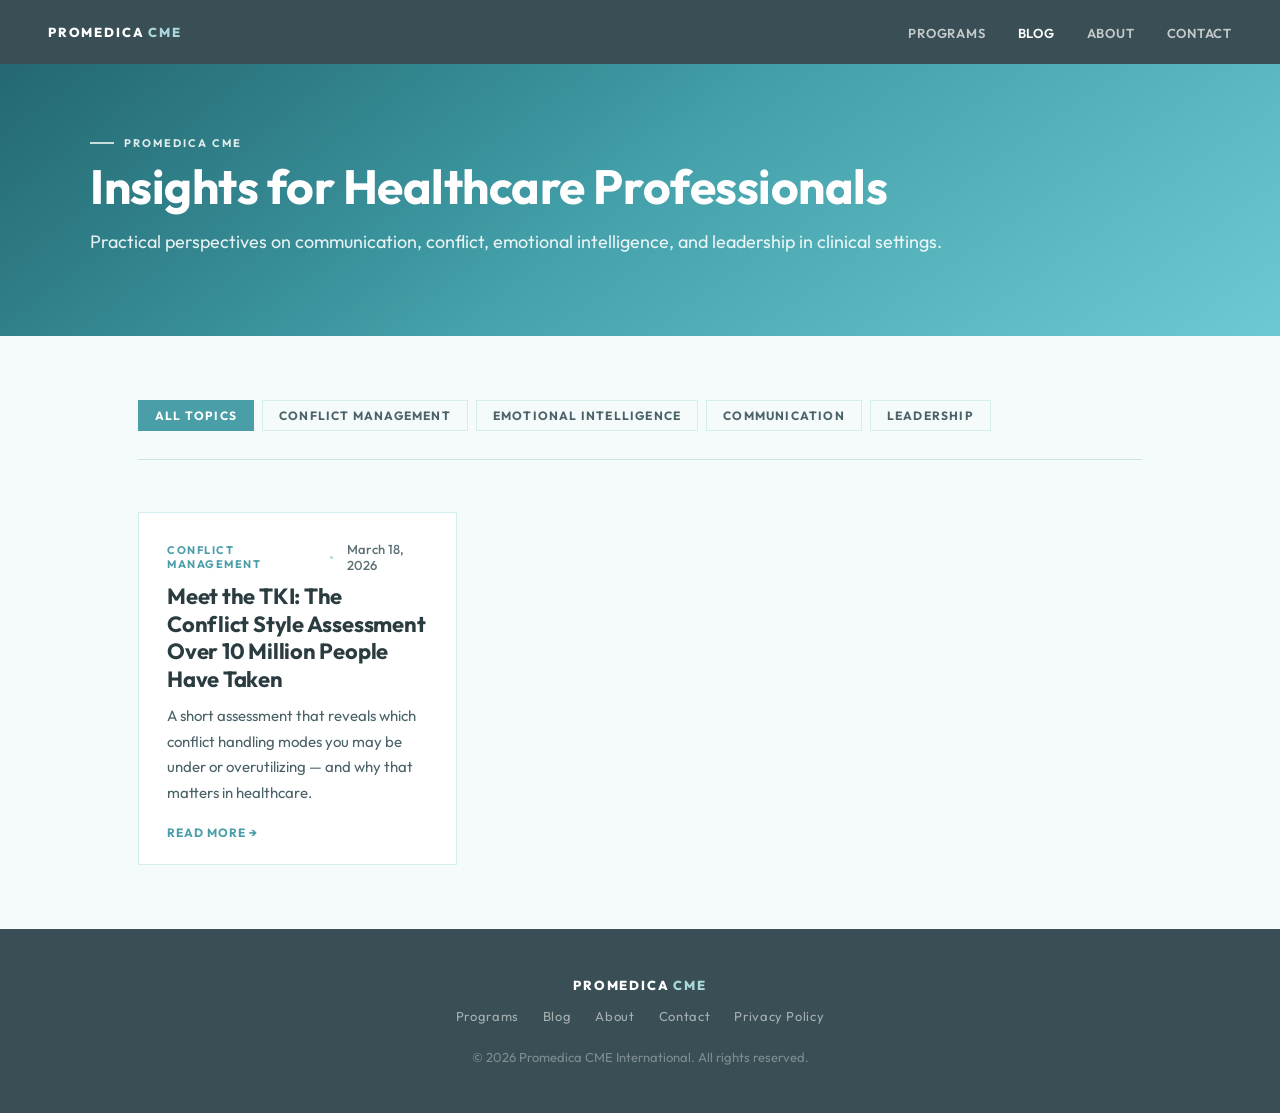
==== index.html @ 6c901df8 "Add files via upload" ====
<!DOCTYPE html>
<!--
  PAGE: Blog Index
  SITE: Promedica CME
  VERSION: 1.0
  INSTRUCTIONS FOR ADDING A NEW POST:
  1. Duplicate one of the <a class="post-card"> blocks below
  2. Update: href, data-category, category label, date, read time, title, excerpt
  3. Save and re-deploy to Netlify (drag & drop your folder)
-->
<html lang="en">
<head>
  <meta charset="UTF-8" />
  <meta name="viewport" content="width=device-width, initial-scale=1.0" />
  <title>Blog | Promedica CME</title>
  <link href="https://fonts.googleapis.com/css2?family=Outfit:wght@300;400;500;600;700;800&family=Lora:ital,wght@0,400;0,600;1,400&display=swap" rel="stylesheet" />
  <link rel="stylesheet" href="blog.css" />
</head>
<body>

<!-- NAV -->
<nav class="site-nav">
  <a class="nav-brand" href="#">Promedica <span>CME</span></a>
  <ul class="nav-links">
    <li><a href="https://promedicacme.com/programs/" target="_blank">Programs</a></li>
    <li><a href="index.html" class="active">Blog</a></li>
    <li><a href="https://promedicacme.com/people/" target="_blank">About</a></li>
    <li><a href="https://members.promedicacme.com/contact-us-form?_gl=1*18rk791*_ga*MTE4ODcwMzUzMC4xNzY3OTEwMzcw*_ga_32XM3S88RF*czE3NzM4NjkzNTAkbzIxJGcxJHQxNzczODY5NzY0JGo4JGwwJGgw" target="_blank">Contact</a></li>
  </ul>
</nav>

<!-- HEADER -->
<header class="blog-header">
  <div class="blog-header-inner">
    <div class="eyebrow">Promedica CME</div>
    <h1 class="blog-header-title">Insights for Healthcare Professionals</h1>
    <p class="blog-header-sub">Practical perspectives on communication, conflict, emotional intelligence, and leadership in clinical settings.</p>
  </div>
</header>

<!-- INDEX BODY -->
<main class="blog-index-body">

  <!-- FILTER TABS -->
  <!-- To add a new category: duplicate a .filter-btn and update data-filter and label -->
  <div class="blog-filters">
    <button class="filter-btn active" data-filter="all">All Topics</button>
    <button class="filter-btn" data-filter="conflict">Conflict Management</button>
    <button class="filter-btn" data-filter="eq">Emotional Intelligence</button>
    <button class="filter-btn" data-filter="communication">Communication</button>
    <button class="filter-btn" data-filter="leadership">Leadership</button>
  </div>

  <!-- POST LIST -->
  <!-- ================================================================
       HOW TO ADD A NEW POST:
       1. Copy one <a class="post-card"> block
       2. Change href="your-new-post.html"
       3. Change data-category to match a filter tab (e.g. "conflict")
       4. Update category label, date, read time, title, excerpt
       5. Create the new post HTML file (use post-template.html as your base)
       ================================================================ -->
  <div class="post-list" id="postList">

    <!-- POST 1 -->
    <a class="post-card" href="meet-the-tki.html" data-category="conflict">
      <div class="post-meta">
        <span class="post-category">Conflict Management</span>
        <span class="post-meta-sep"></span>
        <span class="post-date">March 18, 2026</span>
      </div>
      <h2 class="post-title">Meet the TKI: The Conflict Style Assessment Over 10 Million People Have Taken</h2>
      <p class="post-excerpt">A short assessment that reveals which conflict handling modes you may be under or overutilizing — and why that matters in healthcare.</p>
      <div class="post-read-more">Read more →</div>
    </a>

  </div><!-- /.post-list -->

</main>

<!-- FOOTER -->
<footer class="site-footer">
  <div class="footer-brand">Promedica <span>CME</span></div>
  <ul class="footer-links">
    <li><a href="https://promedicacme.com/programs/" target="_blank">Programs</a></li>
    <li><a href="index.html">Blog</a></li>
    <li><a href="https://promedicacme.com/people/" target="_blank">About</a></li>
    <li><a href="https://members.promedicacme.com/contact-us-form?_gl=1*18rk791*_ga*MTE4ODcwMzUzMC4xNzY3OTEwMzcw*_ga_32XM3S88RF*czE3NzM4NjkzNTAkbzIxJGcxJHQxNzczODY5NzY0JGo4JGwwJGgw" target="_blank">Contact</a></li>
    <li><a href="#">Privacy Policy</a></li>
  </ul>
  <p class="footer-copy">&copy; 2026 Promedica CME International. All rights reserved.</p>
</footer>

<script>
  // Category filter — no library needed
  const filterBtns = document.querySelectorAll('.filter-btn');
  const posts = document.querySelectorAll('.post-card');

  filterBtns.forEach(btn => {
    btn.addEventListener('click', () => {
      filterBtns.forEach(b => b.classList.remove('active'));
      btn.classList.add('active');

      const filter = btn.dataset.filter;
      posts.forEach((post, i) => {
        const match = filter === 'all' || post.dataset.category === filter;
        post.style.display = match ? 'block' : 'none';
        if (match) post.style.animationDelay = (i * 0.06) + 's';
      });
    });
  });
</script>

</body>
</html>
---- blog.css ----
/* ============================================
   PROMEDICA CME BLOG — SHARED STYLESHEET
   Matches navigating-conflict-landingv2 design
   ============================================ */

*, *::before, *::after { box-sizing: border-box; margin: 0; padding: 0; }

:root {
  --teal-dark:   #4a9ea8;
  --teal-mid:    #6bb8c0;
  --teal-light:  #a8d8dc;
  --teal-pale:   #d4eef0;
  --slate:       #5c7076;
  --slate-dark:  #3a4f55;
  --white:       #ffffff;
  --off-white:   #f5fafa;
  --text-dark:   #2b3c41;
  --text-mid:    #4a6268;
  --accent:      #e8f7f8;
  --rule:        rgba(74,158,168,0.25);
}

html { scroll-behavior: smooth; }
body {
  font-family: 'Outfit', sans-serif;
  background: var(--off-white);
  color: var(--text-dark);
  overflow-x: hidden;
}

/* ---- NAV ---- */
.site-nav {
  background: var(--slate-dark);
  padding: 0 48px;
  display: flex;
  align-items: center;
  justify-content: space-between;
  height: 64px;
  position: sticky;
  top: 0;
  z-index: 100;
}
.nav-brand {
  font-size: 13px;
  font-weight: 800;
  letter-spacing: 0.14em;
  text-transform: uppercase;
  color: white;
  text-decoration: none;
}
.nav-brand span {
  color: var(--teal-light);
}
.nav-links {
  display: flex;
  gap: 32px;
  list-style: none;
}
.nav-links a {
  font-size: 13px;
  font-weight: 600;
  letter-spacing: 0.06em;
  text-transform: uppercase;
  color: rgba(255,255,255,0.7);
  text-decoration: none;
  transition: color 0.2s;
}
.nav-links a:hover,
.nav-links a.active { color: white; }

/* ---- FOOTER ---- */
.site-footer {
  background: var(--slate-dark);
  padding: 48px;
  text-align: center;
}
.footer-brand {
  font-size: 13px;
  font-weight: 800;
  letter-spacing: 0.14em;
  text-transform: uppercase;
  color: white;
  margin-bottom: 12px;
}
.footer-brand span { color: var(--teal-light); }
.footer-links {
  display: flex;
  gap: 24px;
  justify-content: center;
  list-style: none;
  margin-bottom: 24px;
}
.footer-links a {
  font-size: 13px;
  color: rgba(255,255,255,0.55);
  text-decoration: none;
  letter-spacing: 0.05em;
  transition: color 0.2s;
}
.footer-links a:hover { color: white; }
.footer-copy {
  font-size: 13px;
  color: rgba(255,255,255,0.35);
}

/* ---- SHARED UTILITIES ---- */
.eyebrow {
  font-size: 11px;
  font-weight: 700;
  letter-spacing: 0.18em;
  text-transform: uppercase;
  color: var(--teal-dark);
  display: flex;
  align-items: center;
  gap: 10px;
  margin-bottom: 10px;
}
.eyebrow::before {
  content: '';
  display: inline-block;
  width: 24px;
  height: 1.5px;
  background: var(--teal-dark);
}

/* ---- BLOG INDEX ---- */
.blog-header {
  background: linear-gradient(145deg, #2a7a84 0%, #3d9aa4 40%, #6ecad2 100%);
  padding: 72px 48px 80px;
  position: relative;
  overflow: hidden;
}
.blog-header::before {
  content: '';
  position: absolute;
  inset: 0;
  background: linear-gradient(140deg, rgba(0,0,0,0.15) 0%, transparent 50%);
}
.blog-header-inner {
  max-width: 1100px;
  margin: 0 auto;
  position: relative;
  z-index: 1;
}
.blog-header .eyebrow { color: rgba(255,255,255,0.85); }
.blog-header .eyebrow::before { background: rgba(255,255,255,0.75); }
.blog-header-title {
  font-size: clamp(32px, 4vw, 48px);
  font-weight: 700;
  color: white;
  line-height: 1.1;
  letter-spacing: -0.01em;
  margin-bottom: 14px;
}
.blog-header-sub {
  font-family: 'Outfit', sans-serif;
  font-size: 18px;
  font-weight: 400;
  color: rgba(255,255,255,0.88);
  line-height: 1.65;
}

.blog-index-body {
  max-width: 1100px;
  margin: 0 auto;
  padding: 64px 48px;
}

/* Filter tabs */
.blog-filters {
  display: flex;
  gap: 8px;
  flex-wrap: wrap;
  margin-bottom: 52px;
  padding-bottom: 28px;
  border-bottom: 1px solid var(--rule);
}
.filter-btn {
  font-family: 'Outfit', sans-serif;
  font-size: 12px;
  font-weight: 700;
  letter-spacing: 0.1em;
  text-transform: uppercase;
  padding: 7px 16px;
  border: 1.5px solid var(--teal-pale);
  background: transparent;
  color: var(--text-mid);
  cursor: pointer;
  transition: all 0.18s;
}
.filter-btn:hover,
.filter-btn.active {
  background: var(--teal-dark);
  border-color: var(--teal-dark);
  color: white;
}

/* Post tile grid */
.post-list {
  display: grid;
  grid-template-columns: repeat(3, 1fr);
  gap: 24px;
}

.post-card {
  background: white;
  border: 1.5px solid var(--teal-pale);
  padding: 28px 28px 24px;
  animation: fadeSlideUp 0.5s ease both;
  text-decoration: none;
  display: flex;
  flex-direction: column;
  color: inherit;
  transition: border-color 0.2s, transform 0.2s;
}
.post-card:hover {
  border-color: var(--teal-mid);
  transform: translateY(-3px);
}
.post-card:hover .post-title { color: var(--teal-dark); }
.post-card:hover .post-read-more { gap: 10px; }

.post-meta {
  display: flex;
  align-items: center;
  gap: 14px;
  margin-bottom: 10px;
}
.post-category {
  font-size: 11px;
  font-weight: 700;
  letter-spacing: 0.14em;
  text-transform: uppercase;
  color: var(--teal-dark);
}
.post-meta-sep {
  width: 3px;
  height: 3px;
  border-radius: 50%;
  background: var(--teal-light);
  flex-shrink: 0;
}
.post-date,
.post-readtime {
  font-size: 13px;
  color: var(--slate);
  font-weight: 500;
}
.post-readtime,
.post-meta-sep:last-of-type { display: none; }

.post-title {
  font-size: 22px;
  font-weight: 700;
  color: var(--text-dark);
  line-height: 1.25;
  letter-spacing: -0.01em;
  margin-bottom: 10px;
  transition: color 0.2s;
}

.post-excerpt {
  font-family: 'Outfit', sans-serif;
  font-size: 15px;
  color: var(--text-mid);
  line-height: 1.7;
  margin-bottom: 20px;
  flex-grow: 1;
}

.post-read-more {
  display: flex;
  align-items: center;
  gap: 6px;
  font-size: 12px;
  font-weight: 700;
  letter-spacing: 0.08em;
  text-transform: uppercase;
  color: var(--teal-dark);
  transition: gap 0.2s;
  margin-top: auto;
}

/* ---- BLOG POST PAGE ---- */
.post-header {
  background: linear-gradient(145deg, #2a7a84 0%, #3d9aa4 40%, #6ecad2 100%);
  padding: 72px 48px 80px;
  position: relative;
  overflow: hidden;
}
.post-header::before {
  content: '';
  position: absolute;
  inset: 0;
  background: linear-gradient(140deg, rgba(0,0,0,0.15) 0%, transparent 50%);
}
.post-header-inner {
  max-width: 780px;
  margin: 0 auto;
  position: relative;
  z-index: 1;
}
.post-header .eyebrow { color: rgba(255,255,255,0.85); }
.post-header .eyebrow::before { background: rgba(255,255,255,0.75); }
.post-header-meta {
  display: flex;
  align-items: center;
  gap: 14px;
  margin-bottom: 18px;
}
.post-header-category {
  font-size: 11px;
  font-weight: 700;
  letter-spacing: 0.16em;
  text-transform: uppercase;
  color: rgba(255,255,255,0.85);
  background: rgba(255,255,255,0.18);
  border: 1px solid rgba(255,255,255,0.35);
  padding: 5px 12px;
  backdrop-filter: blur(4px);
}
.post-header-date,
.post-header-readtime {
  font-size: 13px;
  color: rgba(255,255,255,0.7);
  font-weight: 500;
}
.post-header-sep {
  width: 3px;
  height: 3px;
  border-radius: 50%;
  background: rgba(255,255,255,0.4);
  flex-shrink: 0;
}
.post-header-title {
  font-size: clamp(28px, 3.8vw, 46px);
  font-weight: 700;
  color: white;
  line-height: 1.1;
  letter-spacing: -0.01em;
  margin-bottom: 18px;
}
.post-header-subtitle {
  font-family: 'Lora', serif;
  font-style: italic;
  font-size: 18px;
  color: rgba(255,255,255,0.88);
  line-height: 1.65;
}

/* Post body */
.post-body-wrap {
  max-width: 780px;
  margin: 0 auto;
  padding: 64px 48px;
}

.post-body {
  font-family: 'Lora', serif;
  font-size: 17px;
  color: var(--text-dark);
  line-height: 1.85;
}
.post-body p { margin-bottom: 1.5em; }
.post-body p:last-child { margin-bottom: 0; }

.post-body h2 {
  font-family: 'Outfit', sans-serif;
  font-size: 22px;
  font-weight: 700;
  color: var(--text-dark);
  letter-spacing: -0.01em;
  margin: 2em 0 0.6em;
  padding-top: 0.4em;
  border-top: 1px solid var(--rule);
}
.post-body h3 {
  font-family: 'Outfit', sans-serif;
  font-size: 18px;
  font-weight: 700;
  color: var(--text-dark);
  margin: 1.6em 0 0.5em;
}

.post-body ul,
.post-body ol {
  margin: 0 0 1.5em 1.25em;
}
.post-body li {
  margin-bottom: 0.5em;
  line-height: 1.75;
}

.post-body strong { font-weight: 700; color: var(--text-dark); }
.post-body em { font-style: italic; }

/* Pull quote */
.pull-quote {
  border-left: 3px solid var(--teal-mid);
  padding: 4px 0 4px 28px;
  margin: 2em 0;
}
.pull-quote p {
  font-family: 'Lora', serif;
  font-style: italic;
  font-size: 20px !important;
  color: var(--text-dark) !important;
  line-height: 1.6 !important;
  margin-bottom: 0 !important;
}

/* Key takeaway box */
.takeaway-box {
  background: var(--accent);
  border: 1.5px solid var(--teal-pale);
  border-left: 4px solid var(--teal-dark);
  padding: 24px 28px;
  margin: 2em 0;
}
.takeaway-box-label {
  font-family: 'Outfit', sans-serif;
  font-size: 11px;
  font-weight: 700;
  letter-spacing: 0.16em;
  text-transform: uppercase;
  color: var(--teal-dark);
  margin-bottom: 10px;
}
.takeaway-box p {
  font-family: 'Outfit', sans-serif !important;
  font-style: normal !important;
  font-size: 15px !important;
  color: var(--text-dark) !important;
  line-height: 1.7 !important;
  margin-bottom: 0 !important;
}
.takeaway-box ul {
  margin: 0;
  padding-left: 1.2em;
}
.takeaway-box li {
  font-family: 'Outfit', sans-serif;
  font-size: 15px;
  color: var(--text-dark);
  line-height: 1.65;
}

/* Post divider */
.post-divider {
  border: none;
  border-top: 1px solid var(--rule);
  margin: 52px 0;
}

/* Author bio */
.post-author {
  display: flex;
  gap: 20px;
  align-items: flex-start;
  padding-top: 8px;
}
.author-avatar {
  width: 52px;
  height: 52px;
  background: var(--teal-pale);
  border: 2px solid var(--teal-light);
  border-radius: 50%;
  flex-shrink: 0;
  display: flex;
  align-items: center;
  justify-content: center;
  font-size: 20px;
}
.author-info-label {
  font-size: 11px;
  font-weight: 700;
  letter-spacing: 0.14em;
  text-transform: uppercase;
  color: var(--teal-dark);
  margin-bottom: 4px;
}
.author-name {
  font-size: 16px;
  font-weight: 700;
  color: var(--text-dark);
  margin-bottom: 4px;
}
.author-bio {
  font-size: 14px;
  color: var(--text-mid);
  line-height: 1.65;
}

/* Back link */
.post-back {
  display: inline-flex;
  align-items: center;
  gap: 8px;
  font-size: 13px;
  font-weight: 700;
  letter-spacing: 0.08em;
  text-transform: uppercase;
  color: var(--teal-dark);
  text-decoration: none;
  margin-bottom: 48px;
  transition: gap 0.2s;
}
.post-back:hover { gap: 12px; }
.post-back::before { content: '←'; }

/* ---- ANIMATIONS ---- */
@keyframes fadeSlideUp {
  from { opacity: 0; transform: translateY(16px); }
  to   { opacity: 1; transform: translateY(0); }
}

/* ---- RESPONSIVE ---- */
@media (max-width: 900px) {
  .site-nav { padding: 0 24px; }
  .nav-links { display: none; }
  .blog-header,
  .post-header { padding: 52px 24px 60px; }
  .blog-index-body,
  .post-body-wrap { padding: 40px 24px; }
  .post-list { grid-template-columns: repeat(2, 1fr); }
  .post-header-title { font-size: 28px; }
  .blog-header-title { font-size: 28px; }
  .site-footer { padding: 40px 24px; }
  .footer-links { flex-wrap: wrap; gap: 16px; }
}
@media (max-width: 600px) {
  .post-list { grid-template-columns: 1fr; }
  .post-title { font-size: 19px; }
}
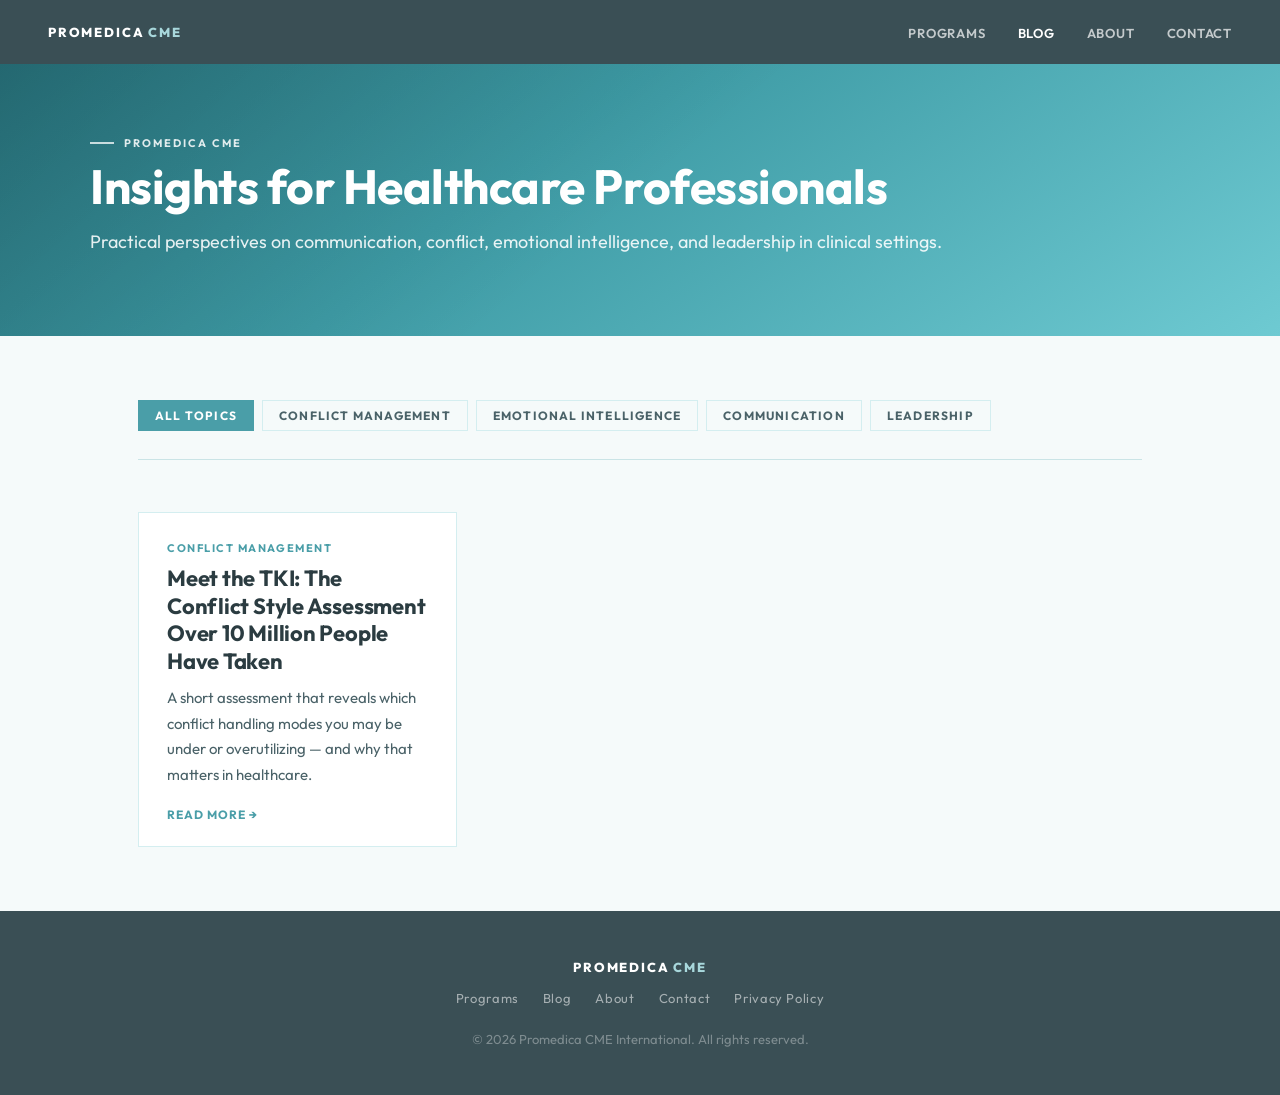
==== commit 15a2d12d: "Update index.html remove date" ====
--- a/index.html
+++ b/index.html
@@ -66,8 +66,6 @@
     <a class="post-card" href="meet-the-tki.html" data-category="conflict">
       <div class="post-meta">
         <span class="post-category">Conflict Management</span>
-        <span class="post-meta-sep"></span>
-        <span class="post-date">March 18, 2026</span>
       </div>
       <h2 class="post-title">Meet the TKI: The Conflict Style Assessment Over 10 Million People Have Taken</h2>
       <p class="post-excerpt">A short assessment that reveals which conflict handling modes you may be under or overutilizing — and why that matters in healthcare.</p>
--- a/blog.css
+++ b/blog.css
@@ -341,9 +341,9 @@
   margin-bottom: 18px;
 }
 .post-header-subtitle {
-  font-family: 'Lora', serif;
-  font-style: italic;
+  font-family: 'Outfit', sans-serif;
   font-size: 18px;
+  font-weight: 400;
   color: rgba(255,255,255,0.88);
   line-height: 1.65;
 }
@@ -356,7 +356,7 @@
 }
 
 .post-body {
-  font-family: 'Lora', serif;
+  font-family: 'Outfit', sans-serif;
   font-size: 17px;
   color: var(--text-dark);
   line-height: 1.85;
@@ -401,9 +401,9 @@
   margin: 2em 0;
 }
 .pull-quote p {
-  font-family: 'Lora', serif;
-  font-style: italic;
+  font-family: 'Outfit', sans-serif;
   font-size: 20px !important;
+  font-weight: 500;
   color: var(--text-dark) !important;
   line-height: 1.6 !important;
   margin-bottom: 0 !important;
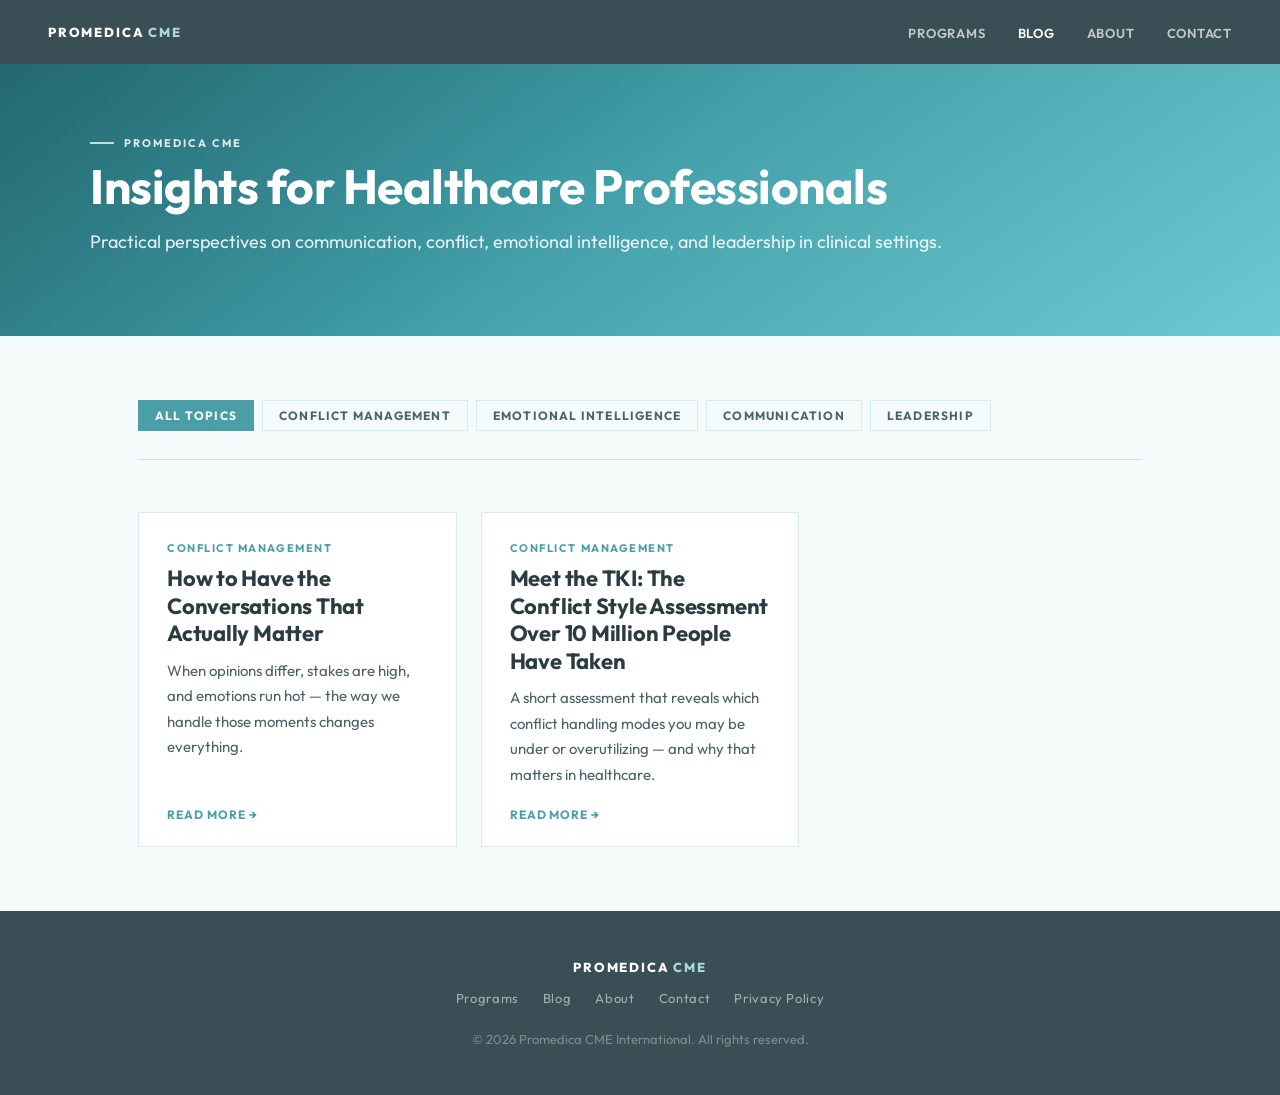
==== commit 6968e189: "Update index.html add crucial conversations post" ====
--- a/index.html
+++ b/index.html
@@ -61,7 +61,14 @@
        5. Create the new post HTML file (use post-template.html as your base)
        ================================================================ -->
   <div class="post-list" id="postList">
-
+<a class="post-card" href="crucial-conversations.html" data-category="conflict">
+  <div class="post-meta">
+    <span class="post-category">Conflict Management</span>
+  </div>
+  <h2 class="post-title">How to Have the Conversations That Actually Matter</h2>
+  <p class="post-excerpt">When opinions differ, stakes are high, and emotions run hot — the way we handle those moments changes everything.</p>
+  <div class="post-read-more">Read more →</div>
+</a>
     <!-- POST 1 -->
     <a class="post-card" href="meet-the-tki.html" data-category="conflict">
       <div class="post-meta">
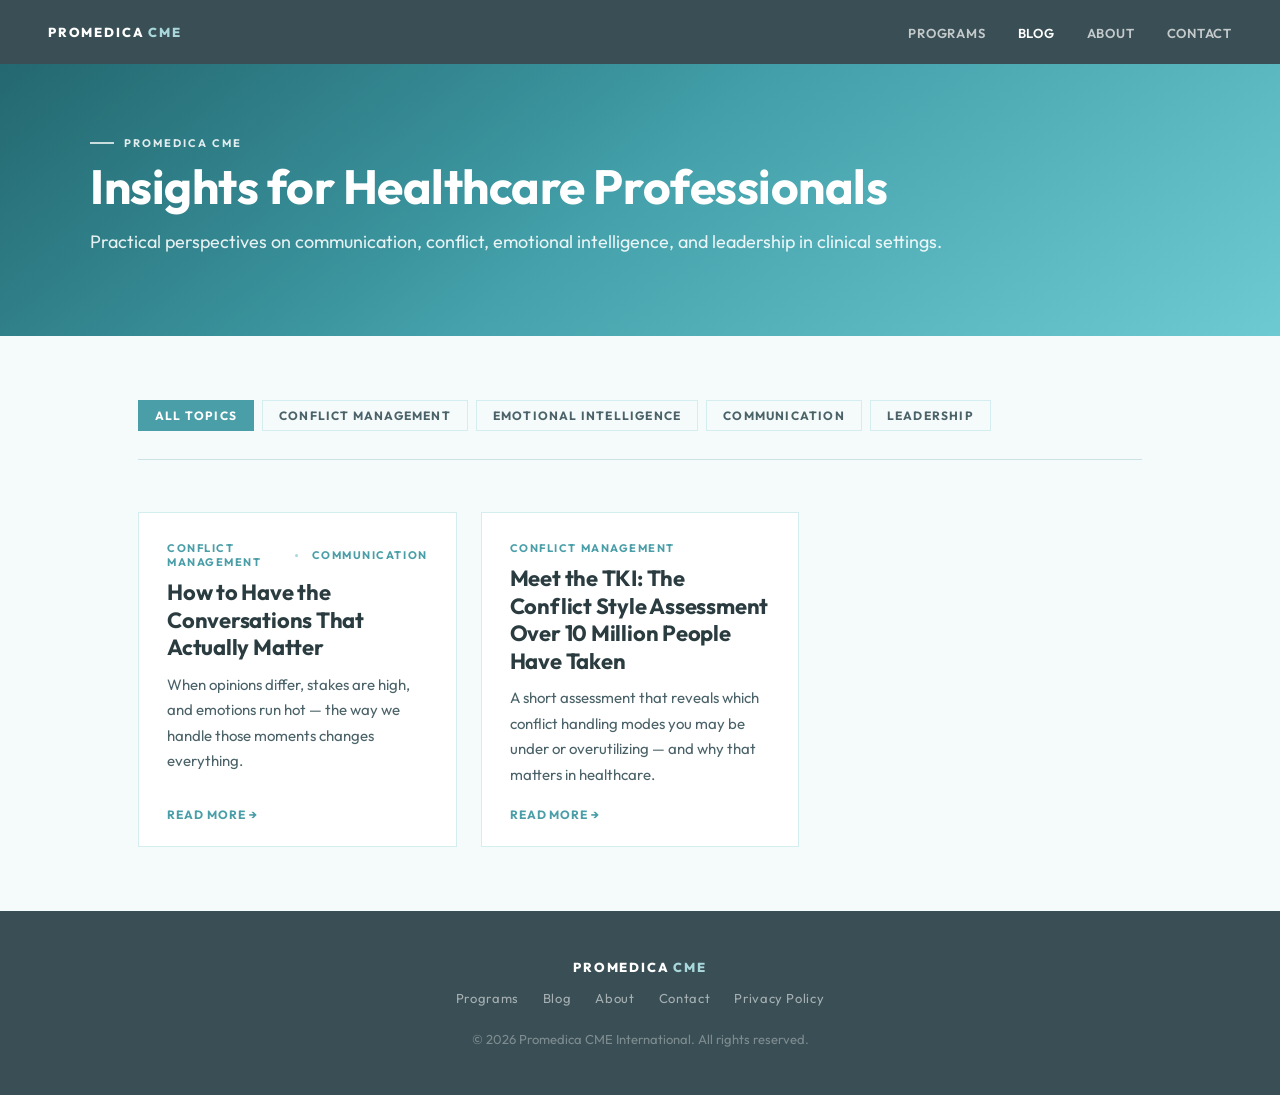
==== commit a3ec6fd5: "Add files via upload" ====
--- a/index.html
+++ b/index.html
@@ -61,15 +61,20 @@
        5. Create the new post HTML file (use post-template.html as your base)
        ================================================================ -->
   <div class="post-list" id="postList">
-<a class="post-card" href="crucial-conversations.html" data-category="conflict">
-  <div class="post-meta">
-    <span class="post-category">Conflict Management</span>
-  </div>
-  <h2 class="post-title">How to Have the Conversations That Actually Matter</h2>
-  <p class="post-excerpt">When opinions differ, stakes are high, and emotions run hot — the way we handle those moments changes everything.</p>
-  <div class="post-read-more">Read more →</div>
-</a>
+
     <!-- POST 1 -->
+    <a class="post-card" href="crucial-conversations.html" data-category="conflict communication">
+      <div class="post-meta">
+        <span class="post-category">Conflict Management</span>
+        <span class="post-meta-sep"></span>
+        <span class="post-category">Communication</span>
+      </div>
+      <h2 class="post-title">How to Have the Conversations That Actually Matter</h2>
+      <p class="post-excerpt">When opinions differ, stakes are high, and emotions run hot — the way we handle those moments changes everything.</p>
+      <div class="post-read-more">Read more →</div>
+    </a>
+
+    <!-- POST 2 -->
     <a class="post-card" href="meet-the-tki.html" data-category="conflict">
       <div class="post-meta">
         <span class="post-category">Conflict Management</span>
@@ -108,7 +113,8 @@
 
       const filter = btn.dataset.filter;
       posts.forEach((post, i) => {
-        const match = filter === 'all' || post.dataset.category === filter;
+        const categories = post.dataset.category.split(' ');
+        const match = filter === 'all' || categories.includes(filter);
         post.style.display = match ? 'block' : 'none';
         if (match) post.style.animationDelay = (i * 0.06) + 's';
       });
